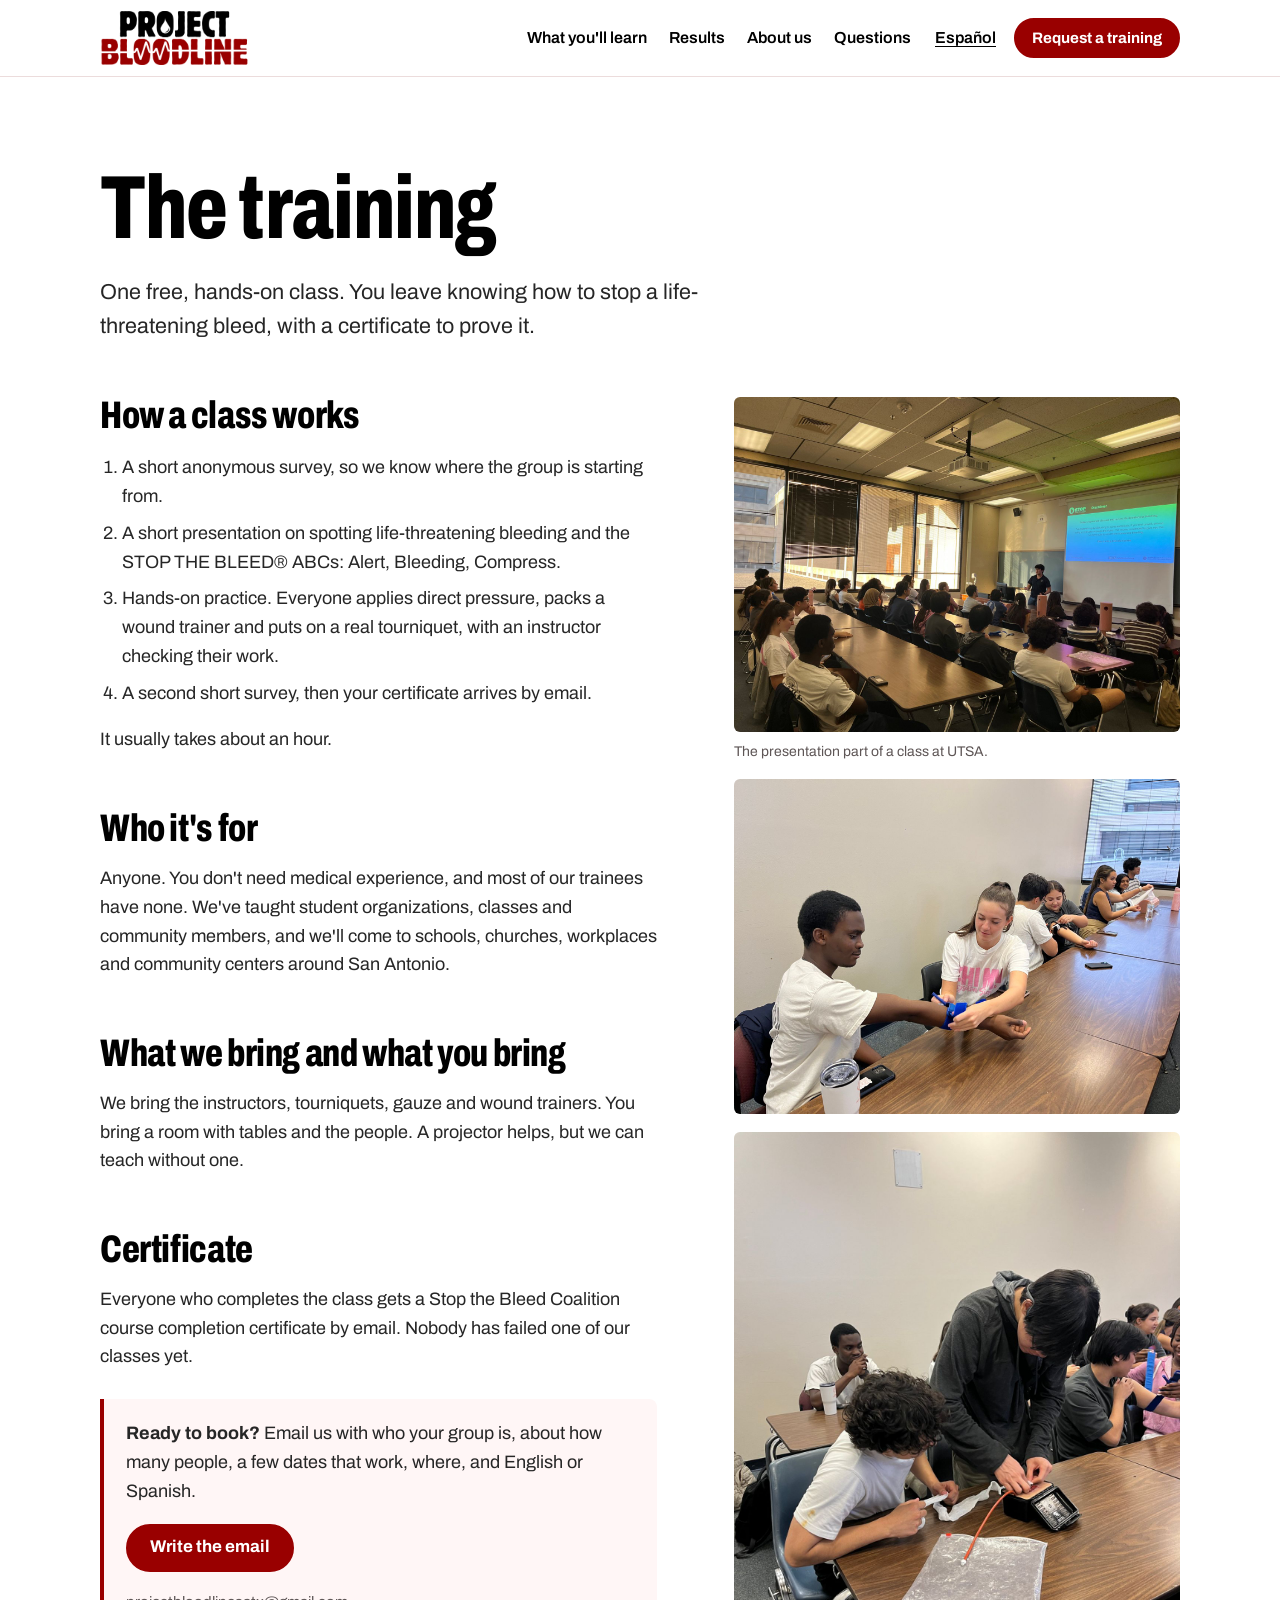
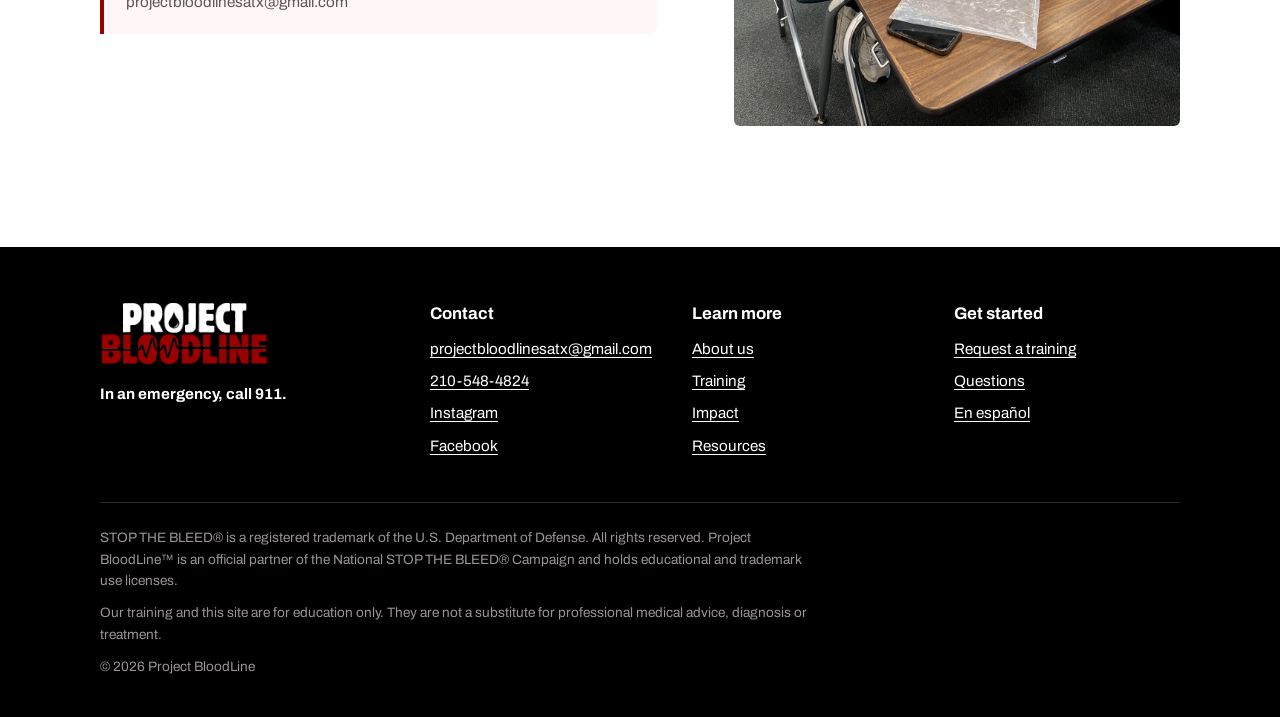
==== website/training.html @ a0e008a4 "Move licensee badge" ====
<!doctype html>
<html lang="en">
<head>
<meta charset="utf-8">
<meta name="viewport" content="width=device-width, initial-scale=1">
<title>The training | Project BloodLine</title>
<meta name="description" content="What happens in a free Project BloodLine STOP THE BLEED® class and how to book one.">
<link rel="canonical" href="https://andre-aguirre.github.io/project-bloodline/training.html">
<link rel="alternate" hreflang="en" href="https://andre-aguirre.github.io/project-bloodline/training.html">
<link rel="alternate" hreflang="es" href="https://andre-aguirre.github.io/project-bloodline/es/capacitacion.html">
<meta property="og:type" content="website">
<meta property="og:title" content="The training | Project BloodLine">
<meta property="og:description" content="What happens in a free Project BloodLine STOP THE BLEED® class and how to book one.">
<meta property="og:image" content="https://andre-aguirre.github.io/project-bloodline/assets/img/og.jpg">
<meta property="og:url" content="https://andre-aguirre.github.io/project-bloodline/training.html">
<meta name="twitter:card" content="summary_large_image">
<meta name="theme-color" content="#990000">
<link rel="icon" href="assets/img/favicon.svg" type="image/svg+xml">
<link rel="apple-touch-icon" href="assets/img/apple-touch-icon.png">
<link rel="preload" href="assets/fonts/archivo-var.woff2" as="font" type="font/woff2" crossorigin>
<script>document.documentElement.className += " js";</script>
<link rel="stylesheet" href="assets/css/site.css?v=3">
</head>
<body>
<a class="skip" href="#main">Skip to content</a>

<header class="site-header">
  <div class="wrap">
    <a class="brand" href="./"><img src="assets/img/logo.png" alt="Project BloodLine home" width="800" height="287"></a>
    <nav class="nav" id="site-nav" aria-label="Main">
      <a href="./#teach">What you'll learn</a>
      <a href="./#results">Results</a>
      <a href="./#about">About us</a>
      <a href="questions.html">Questions</a>
      <a class="nav-cta" href="./#request">Request a training</a>
    </nav>
    <div class="header-actions">
      <a class="lang" href="es/capacitacion.html" hreflang="es" lang="es">Español</a>
      <a class="btn btn--small header-cta" href="./#request">Request a training</a>
      <button class="menu-toggle" type="button" aria-expanded="false" aria-controls="site-nav">Menu</button>
    </div>
  </div>
</header>

<main id="main">
  <div class="wrap page-head">
    <h1>The training</h1>
    <p class="lede">One free, hands-on class. You leave knowing how to stop a life-threatening bleed, with a certificate to prove it.</p>
  </div>
  <div class="wrap prose">
    <div class="prose-grid">
      <div>
        <h2>How a class works</h2>
        <ol>
          <li>A short anonymous survey, so we know where the group is starting from.</li>
          <li>A short presentation on spotting life-threatening bleeding and the STOP THE BLEED® ABCs: Alert, Bleeding, Compress.</li>
          <li>Hands-on practice. Everyone applies direct pressure, packs a wound trainer and puts on a real tourniquet, with an instructor checking their work.</li>
          <li>A second short survey, then your certificate arrives by email.</li>
        </ol>
        <p>It usually takes about an hour.</p>

        <h2>Who it's for</h2>
        <p>Anyone. You don't need medical experience, and most of our trainees have none. We've taught student organizations, classes and community members, and we'll come to schools, churches, workplaces and community centers around San Antonio.</p>

        <h2>What we bring and what you bring</h2>
        <p>We bring the instructors, tourniquets, gauze and wound trainers. You bring a room with tables and the people. A projector helps, but we can teach without one.</p>

        <h2>Certificate</h2>
        <p>Everyone who completes the class gets a Stop the Bleed Coalition course completion certificate by email. Nobody has failed one of our classes yet.</p>

        <div class="callout">
          <p><strong>Ready to book?</strong> Email us with who your group is, about how many people, a few dates that work, where, and English or Spanish.</p>
          <p><a class="btn" href="mailto:projectbloodlinesatx@gmail.com?subject=Free%20training%20request&amp;body=Hi%20Project%20BloodLine%2C%0A%0AWe%27d%20like%20to%20set%20up%20a%20free%20STOP%20THE%20BLEED%20training.%0A%0AGroup%20or%20organization%3A%0AAbout%20how%20many%20people%3A%0ADates%20and%20times%20that%20work%3A%0AWhere%3A%0AEnglish%20or%20Spanish%3A%0A%0AThanks%21">Write the email</a></p>
          <p class="small">projectbloodlinesatx@gmail.com</p>
        </div>
      </div>
      <div class="side-sticky">
        <figure><img src="assets/img/lecture.jpg" alt="Andre presenting the Stop the Bleed Coalition course to a full classroom" width="1600" height="1200"><figcaption>The presentation part of a class at UTSA.</figcaption></figure>
        <figure><img src="assets/img/tourniquet-pair.jpg" alt="A trainee applies a tourniquet to a classmate's arm" width="1600" height="1200" loading="lazy"></figure>
        <figure><img src="assets/img/packing-box.jpg" alt="Two trainees pack gauze into a wound trainer" width="1200" height="1600" loading="lazy"></figure>
      </div>
    </div>
  </div>
</main>

<footer class="site-footer">
  <div class="wrap">
    <div class="footer-top">
      <div>
        <img src="assets/img/logo-on-dark.png" alt="Project BloodLine" width="800" height="287" loading="lazy">
        <p class="emergency">In an emergency, call 911.</p>
      </div>
      <div>
        <h2>Contact</h2>
        <ul>
          <li><a href="mailto:projectbloodlinesatx@gmail.com">projectbloodlinesatx@gmail.com</a></li>
          <li><a href="tel:+12105484824">210-548-4824</a></li>
          <li><a href="https://www.instagram.com/projectbloodlinesatx/">Instagram</a></li>
          <li><a href="https://www.facebook.com/profile.php?id=61579327510434">Facebook</a></li>
        </ul>
      </div>
      <div>
        <h2>Learn more</h2>
        <ul>
          <li><a href="about.html">About us</a></li>
          <li><a href="training.html">Training</a></li>
          <li><a href="impact.html">Impact</a></li>
          <li><a href="resources.html">Resources</a></li>
        </ul>
      </div>
      <div>
        <h2>Get started</h2>
        <ul>
          <li><a href="./#request">Request a training</a></li>
          <li><a href="questions.html">Questions</a></li>
          <li><a href="es/capacitacion.html" hreflang="es" lang="es">En español</a></li>
        </ul>
      </div>
    </div>
    <div class="legal">
      <p>STOP THE BLEED® is a registered trademark of the U.S. Department of Defense. All rights reserved. Project BloodLine™ is an official partner of the National STOP THE BLEED® Campaign and holds educational and trademark use licenses.</p>
      <p>Our training and this site are for education only. They are not a substitute for professional medical advice, diagnosis or treatment.</p>
      <p>© 2026 Project BloodLine</p>
    </div>
  </div>
</footer>

<script src="assets/js/site.js?v=3"></script>
</body>
</html>
---- website/assets/css/site.css ----
/* Project BloodLine */

@font-face {
  font-family: "Archivo";
  src: url("../fonts/archivo-var.woff2") format("woff2-variations"), url("../fonts/archivo-var.woff2") format("woff2");
  font-weight: 100 900;
  font-stretch: 62% 125%;
  font-style: normal;
  font-display: swap;
}

:root {
  --red: #990000;          /* logo red */
  --red-deep: #6e0000;
  --red-on-black: #e5383b; /* brighter red, only used on the black band */
  --ink: #000;
  --text: #262626;
  --muted: #5e5656;
  --paper: #fff;
  --blush: #fff6f6;        /* from the BloodLine social graphics */
  --rule: #ecdcdc;
  --bar-before: #7d7d7d;

  --wrap: 1160px;
  --gutter: clamp(16px, 4vw, 40px);
  --display: "Archivo", "Arial Narrow", system-ui, sans-serif;
  --body: "Archivo", system-ui, -apple-system, "Segoe UI", sans-serif;
}

*, *::before, *::after { box-sizing: border-box; }
html { -webkit-text-size-adjust: 100%; scroll-behavior: smooth; }
@media (prefers-reduced-motion: reduce) { html { scroll-behavior: auto; } }

body {
  margin: 0;
  background: var(--paper);
  color: var(--text);
  font-family: var(--body);
  font-size: 1.125rem;
  line-height: 1.6;
}

img { display: block; max-width: 100%; height: auto; }
a { color: var(--red); text-underline-offset: 0.18em; text-decoration-thickness: 1px; }
a:hover { color: var(--red-deep); text-decoration-thickness: 2px; }
:focus-visible { outline: 3px solid var(--red); outline-offset: 3px; border-radius: 2px; }

h1, h2, h3 {
  font-family: var(--display);
  color: var(--ink);
  font-weight: 800;
  font-stretch: 72%;
  line-height: 0.98;
  letter-spacing: -0.01em;
  margin: 0;
  text-wrap: balance;
}
h1 { font-size: clamp(2.75rem, 7.2vw, 5.6rem); }
h2 { font-size: clamp(2.2rem, 4.6vw, 3.6rem); }
h3 { font-size: 1.5rem; font-stretch: 85%; line-height: 1.1; }
p { margin: 0 0 1em; max-width: 64ch; }

.wrap { width: 100%; max-width: var(--wrap); margin-inline: auto; padding-inline: var(--gutter); }
.sr-only { position: absolute; width: 1px; height: 1px; padding: 0; margin: -1px; overflow: hidden; clip: rect(0 0 0 0); white-space: nowrap; border: 0; }
.skip { position: absolute; left: var(--gutter); top: -60px; background: var(--ink); color: #fff; padding: 10px 14px; z-index: 10; }
.skip:focus { top: 10px; color: #fff; }

/* buttons */
.btn {
  display: inline-flex; align-items: center; justify-content: center; gap: 8px;
  min-height: 48px; padding: 12px 22px;
  font: 700 1.0625rem/1.1 var(--body);
  border-radius: 999px; border: 2px solid var(--red);
  background: var(--red); color: #fff; text-decoration: none; cursor: pointer;
}
.btn:hover { background: var(--red-deep); border-color: var(--red-deep); color: #fff; }
.btn--ghost { background: transparent; color: var(--red); }
.btn--ghost:hover { background: var(--blush); color: var(--red-deep); }
.btn--small { min-height: 40px; padding: 8px 16px; font-size: 0.95rem; }

/* header */
.site-header { border-bottom: 1px solid var(--rule); background: var(--paper); }
.site-header .wrap { display: flex; align-items: center; gap: 24px; min-height: 76px; }
.brand { flex: none; display: block; }
.brand img { width: 150px; }
.nav { display: flex; gap: 22px; margin-left: auto; align-items: center; }
.nav a { color: var(--ink); text-decoration: none; font-weight: 600; font-size: 1rem; }
.nav a:hover { color: var(--red); }
.nav a[aria-current="page"] { color: var(--red); }
.lang { font-weight: 600; font-size: 1rem; color: var(--ink); }
.header-actions { display: flex; align-items: center; gap: 18px; }

.menu-toggle, .nav-cta { display: none; }

@media (max-width: 980px) {
  .site-header { position: relative; }
  .site-header .wrap { flex-wrap: wrap; gap: 0 12px; min-height: 64px; }
  .brand img { width: 112px; }
  .header-actions { margin-left: auto; gap: 14px; }
  .header-cta { display: none; }
  .lang { font-size: 0.95rem; }
  .menu-toggle {
    display: inline-flex; align-items: center; gap: 8px; min-height: 40px; padding: 8px 14px;
    font: 700 0.95rem/1 var(--body); color: #fff; background: var(--red); border: 0; border-radius: 999px; cursor: pointer;
  }
  .menu-toggle::after { content: ""; width: 14px; height: 10px; background:
    linear-gradient(#fff,#fff) 0 0/100% 2px no-repeat, linear-gradient(#fff,#fff) 0 50%/100% 2px no-repeat, linear-gradient(#fff,#fff) 0 100%/100% 2px no-repeat; }
  .open .menu-toggle::after { background: none; content: "\00d7"; width: auto; height: auto; font-size: 1.2rem; line-height: 10px; }
  .nav { order: 3; width: 100%; margin: 0; flex-direction: column; align-items: stretch; gap: 0; padding: 4px 0 14px; }
  .js .nav { display: none; }
  .js .open .nav { display: flex; }
  .nav a { font-size: 1.1rem; padding: 12px 0; border-top: 1px solid var(--rule); }
  .nav .nav-cta { display: block; color: var(--red); }
}


/* hero */
.hero { padding-block: clamp(40px, 7vw, 88px) clamp(24px, 4vw, 40px); }
.hero .wrap { display: grid; grid-template-columns: 1.35fr 1fr; gap: clamp(28px, 5vw, 64px); align-items: center; }
.hero h1 { font-size: clamp(2.4rem, 5.2vw, 4.25rem); max-width: 14ch; }
.hero-lede { font-size: clamp(1.15rem, 1.6vw, 1.3rem); margin-top: 28px; max-width: 46ch; color: var(--text); }
.hero-actions { display: flex; flex-wrap: wrap; gap: 12px; margin-top: 8px; }
.hero-note { margin-top: 28px; font-size: 0.95rem; color: var(--muted); max-width: 46ch; padding-left: 14px; border-left: 3px solid var(--red); }
.hero-photo { margin: 0; }
.hero-photo img { aspect-ratio: 4 / 5; object-fit: cover; object-position: 55% 40%; width: 100%; border-radius: 6px; }
figcaption { font-size: 0.875rem; color: var(--muted); margin-top: 10px; line-height: 1.4; }

@media (max-width: 860px) {
  .hero .wrap { grid-template-columns: 1fr; }
  .hero-photo img { aspect-ratio: 4 / 3; }
}

/* the heartbeat line: the only animated thing on the page */
.pulse { display: flex; align-items: center; margin-top: clamp(16px, 3vw, 32px); }
.pulse::before, .pulse::after {
  content: ""; flex: 1 1 0; height: min(4.5px, 0.49vw); min-height: 2px; background: var(--red);
  transform: scaleX(0); transform-origin: left center;
  animation: grow .45s linear forwards;
}
.pulse::before { animation-delay: .2s; }
.pulse::after { animation-delay: 1.35s; animation-duration: .6s; }
.pulse svg { flex: 0 1 640px; width: 640px; max-width: 70%; height: auto; display: block; overflow: visible; }
.pulse path {
  fill: none; stroke: var(--red); stroke-width: 4.5; stroke-linejoin: round; stroke-linecap: butt;
  stroke-dasharray: 1; stroke-dashoffset: 1; animation: draw .7s cubic-bezier(.4,0,.6,1) .65s forwards;
}
@keyframes draw { to { stroke-dashoffset: 0; } }
@keyframes grow { to { transform: scaleX(1); } }
@media (prefers-reduced-motion: reduce) {
  .pulse::before, .pulse::after { animation: none; transform: none; }
  .pulse path { animation: none; stroke-dashoffset: 0; }
}

/* sections */
.section { padding-block: clamp(64px, 9vw, 120px); }
.section--blush { background: var(--blush); }
.section--black { background: #000; color: #e9e4e4; }
.section--black h2, .section--black h3 { color: #fff; }
.section--black a { color: #fff; }
.intro { font-size: 1.2rem; max-width: 56ch; margin-top: 20px; }

/* results */
.count {
  font-family: var(--display); font-weight: 800; font-stretch: 70%;
  font-size: clamp(3rem, 9vw, 7.5rem); line-height: 0.92; color: #fff; margin: 0; max-width: 14ch;
  text-wrap: balance;
}
.count-sub { font-size: clamp(1.15rem, 1.8vw, 1.4rem); margin-top: 22px; color: #e9e4e4; max-width: 48ch; }
.results-grid { display: grid; grid-template-columns: 1.5fr 1fr; gap: clamp(36px, 6vw, 80px); margin-top: clamp(48px, 7vw, 88px); }
@media (max-width: 860px) { .results-grid { grid-template-columns: 1fr; } }

.chart { margin: 0; }
.chart h3 { font-size: 1.35rem; }
.legend { display: flex; flex-wrap: wrap; gap: 6px 20px; list-style: none; padding: 0; margin: 14px 0 26px; font-size: 0.95rem; }
.legend li { display: flex; align-items: center; gap: 8px; }
.swatch { width: 14px; height: 14px; border-radius: 3px; background: var(--bar-before); }
.swatch--after { background: var(--red-on-black); }
.bars { list-style: none; padding: 0; margin: 0; display: grid; gap: 26px; }
.bar-label { font-size: 1.02rem; color: #fff; margin-bottom: 8px; line-height: 1.35; }
.bar { display: flex; align-items: center; gap: 10px; margin-top: 2px; }
.bar-fill { flex: none; height: 12px; width: calc(var(--v) * 0.85); background: var(--bar-before); border-radius: 0 4px 4px 0; }
.bar--after .bar-fill { background: var(--red-on-black); }
.bar-val { font-variant-numeric: tabular-nums; font-size: 0.95rem; color: #bdb5b5; }
.bar--after .bar-val { color: #fff; font-weight: 700; }
.chart-note { font-size: 0.875rem; color: #a59c9c; margin-top: 26px; max-width: 60ch; }

.facts { display: grid; gap: 32px; align-content: start; }
.fact { border-top: 1px solid #3a3333; padding-top: 18px; }
.fact strong { display: block; font-family: var(--display); font-stretch: 72%; font-weight: 800; font-size: 3rem; line-height: 1; color: #fff; margin-bottom: 8px; }
.fact p { margin: 0; color: #d9d2d2; }

/* teach */
.teach-grid { display: grid; grid-template-columns: 1.1fr 1fr; gap: clamp(36px, 6vw, 80px); align-items: start; }
.abc { list-style: none; padding: 0; margin: 40px 0 0; display: grid; gap: 30px; }
.abc li { display: grid; grid-template-columns: 64px 1fr; gap: 18px; align-items: start; }
.abc-letter {
  font-family: var(--display); font-weight: 800; font-stretch: 72%; font-size: 3.4rem; line-height: 0.85;
  color: var(--red);
}
.abc h3 { margin-bottom: 6px; }
.abc p { margin: 0; }
.photo-pair { display: grid; grid-template-columns: 1fr 1fr; gap: 14px; }
.photo-pair figure { margin: 0; }
.photo-pair figure:nth-child(2) { margin-top: 56px; }
.photo-pair img { aspect-ratio: 3 / 4.6; object-fit: cover; border-radius: 6px; width: 100%; }
@media (max-width: 860px) {
  .teach-grid { grid-template-columns: 1fr; }
  .photo-pair figure:nth-child(2) { margin-top: 28px; }
}

/* quotes */
.quotes-head { display: grid; grid-template-columns: 1fr auto; gap: 24px; align-items: end; }
.quotes { columns: 3 260px; column-gap: clamp(28px, 4vw, 52px); margin-top: 48px; }
.quote { break-inside: avoid; margin: 0 0 34px; padding-top: 16px; border-top: 2px solid var(--ink); }
.quote p { font-family: var(--display); font-stretch: 85%; font-weight: 600; font-size: 1.45rem; line-height: 1.2; color: var(--ink); margin: 0; }
.quote--big p { font-size: 1.9rem; font-stretch: 75%; font-weight: 800; }
.quote figcaption { margin-top: 10px; }
.quote-photo { break-inside: avoid; margin: 0 0 34px; }
.quote-photo img { border-radius: 6px; width: 100%; aspect-ratio: 4 / 5; object-fit: cover; }

/* request */
.request-grid { display: grid; grid-template-columns: 1fr 1fr; gap: clamp(36px, 6vw, 80px); align-items: start; }
.ask { margin: 22px 0 0; padding-left: 1.2em; }
.ask li { margin-bottom: 6px; }
.mailbox { background: var(--blush); border-radius: 10px; padding: clamp(24px, 4vw, 44px); border: 1px solid var(--rule); }
.mailbox p { margin-bottom: 10px; }
.email {
  display: block; font-family: var(--display); font-weight: 800; font-stretch: 68%;
  font-size: clamp(1.6rem, 3.6vw, 2.6rem); line-height: 1.05; color: var(--ink); text-decoration: none;
  overflow-wrap: break-word; margin: 6px 0 24px;
}
.email:hover { color: var(--red); text-decoration: underline; text-decoration-thickness: 3px; }
.mailbox .row { display: flex; flex-wrap: wrap; gap: 12px; }
.copied { font-size: 0.95rem; color: var(--red); min-height: 1.6em; margin: 12px 0 0; }
.small { font-size: 0.95rem; color: var(--muted); }
@media (max-width: 860px) { .request-grid { grid-template-columns: 1fr; } }

/* about */
.about-grid { display: grid; grid-template-columns: 1fr 1.2fr; gap: clamp(36px, 6vw, 80px); align-items: start; }
.about-grid figure { margin: 0; }
.about-grid img { border-radius: 6px; width: 100%; }
.board { margin: 36px 0 0; display: grid; gap: 24px; }
.board div { border-top: 1px solid var(--rule); padding-top: 16px; }
.board dt { font-family: var(--display); font-weight: 800; font-stretch: 80%; font-size: 1.35rem; color: var(--ink); line-height: 1.15; }
.board dt span { display: block; font-family: var(--body); font-stretch: 100%; font-weight: 500; font-size: 0.95rem; color: var(--red); margin-top: 2px; }
.board dd { margin: 8px 0 0; }
.partner { margin-top: 36px; font-size: 0.95rem; color: var(--muted); }
@media (max-width: 860px) { .about-grid { grid-template-columns: 1fr; } }

/* questions page */
.page-head { padding-block: clamp(48px, 7vw, 88px) clamp(20px, 3vw, 32px); }
.faq { max-width: 760px; padding-bottom: clamp(64px, 9vw, 120px); }
.faq details { border-top: 1px solid var(--rule); }
.faq details:last-of-type { border-bottom: 1px solid var(--rule); }
.faq summary {
  cursor: pointer; list-style: none; padding: 22px 40px 22px 0; position: relative;
  font-family: var(--display); font-weight: 700; font-stretch: 85%; font-size: 1.4rem; line-height: 1.2; color: var(--ink);
}
.faq summary::-webkit-details-marker { display: none; }
.faq summary::after { content: "+"; position: absolute; right: 4px; top: 18px; font-size: 1.8rem; font-weight: 400; color: var(--red); }
.faq details[open] summary::after { content: "\2212"; }
.faq .answer { padding-bottom: 22px; }
.faq .answer p:last-child { margin-bottom: 0; }
.faq h2 { font-size: clamp(1.8rem, 3.4vw, 2.4rem); margin: 56px 0 18px; }
.faq h2:first-child { margin-top: 0; }

/* footer */
.site-footer { background: #000; color: #cfc7c7; font-size: 0.95rem; padding-block: 56px 40px; }
.site-footer a { color: #fff; }
.footer-top { display: grid; grid-template-columns: 1.3fr 1fr 1fr 1fr; gap: 36px; }
.footer-top img { width: 170px; margin-bottom: 18px; }
.footer-top ul { list-style: none; padding: 0; margin: 0; display: grid; gap: 8px; }
.footer-top h2 { font-size: 1.05rem; font-stretch: 100%; font-weight: 700; color: #fff; margin-bottom: 12px; letter-spacing: 0; line-height: 1.3; }
.emergency { color: #fff; font-weight: 700; }
.legal { border-top: 1px solid #2e2828; margin-top: 44px; padding-top: 24px; font-size: 0.85rem; color: #9c9393; display: grid; gap: 10px; }
.legal p { max-width: 90ch; margin: 0; }
@media (max-width: 860px) { .footer-top { grid-template-columns: 1fr 1fr; } .footer-top > div:first-child { grid-column: 1 / -1; } }

/* small links into the inner pages */
.more-link { display: inline-block; margin-top: 28px; font-weight: 700; }
.section--black .more-link { color: #fff; }

/* inner pages */
.page-head .lede { font-size: clamp(1.15rem, 1.7vw, 1.35rem); margin-top: 22px; max-width: 56ch; }
.prose { padding-bottom: clamp(56px, 8vw, 104px); }
.prose-grid { display: grid; grid-template-columns: minmax(0, 1fr) minmax(0, 0.8fr); gap: clamp(36px, 6vw, 80px); align-items: start; }
.prose h2 { font-size: clamp(1.8rem, 3.4vw, 2.4rem); margin: 56px 0 16px; }
.prose h2:first-child { margin-top: 0; }
.prose ul, .prose ol { padding-left: 1.2em; max-width: 62ch; }
.prose li { margin-bottom: 8px; }
.prose figure { margin: 0 0 18px; }
.prose figure img { border-radius: 6px; width: 100%; }
.side-sticky { position: sticky; top: 24px; }
@media (max-width: 860px) { .prose-grid { grid-template-columns: 1fr; } .side-sticky { position: static; } }

.callout { background: var(--blush); border-left: 4px solid var(--red); padding: 20px 22px; border-radius: 0 8px 8px 0; margin: 28px 0; max-width: 62ch; }
.callout p:last-child { margin-bottom: 0; }

.bar-group { font-size: 1.05rem; font-weight: 700; color: #fff; margin: 40px 0 16px; }
.bar-group:first-of-type { margin-top: 8px; }

.gallery { display: grid; grid-template-columns: repeat(3, 1fr); gap: 14px; margin-top: 40px; }
.gallery figure { margin: 0; }
.gallery img { width: 100%; aspect-ratio: 4 / 3; object-fit: cover; border-radius: 6px; }
.gallery .tall img { aspect-ratio: 3 / 4; }
@media (max-width: 760px) { .gallery { grid-template-columns: 1fr 1fr; } }

.stat-list { display: grid; grid-template-columns: repeat(auto-fit, minmax(200px, 1fr)); gap: 28px 36px; margin-top: 32px; }
.stat-list div { border-top: 2px solid var(--ink); padding-top: 14px; }
.stat-list strong { display: block; font-family: var(--display); font-stretch: 72%; font-weight: 800; font-size: 2.8rem; line-height: 1; color: var(--red); margin-bottom: 8px; }
.stat-list p { margin: 0; }
.section--black .chart { max-width: 820px; }

.wide-photo { padding-bottom: clamp(56px, 8vw, 104px); }
.wide-photo figure { margin: 0; }
.wide-photo img { width: 100%; aspect-ratio: 2 / 1; object-fit: cover; object-position: 50% 55%; border-radius: 6px; }
@media (max-width: 760px) { .wide-photo img { aspect-ratio: 4 / 3; } }

/* phones */
@media (max-width: 600px) {
  body { font-size: 1.0625rem; }
  .section { padding-block: 56px; }
  h2 { font-size: 2rem; }
  .hero { padding-block: 28px 8px; }
  .hero h1 { font-size: 2.5rem; }
  .hero-lede { margin-top: 18px; font-size: 1.1rem; }
  .hero-actions .btn { flex: 1 1 100%; }
  .hero-note { margin-top: 22px; }
  .intro { font-size: 1.1rem; }
  .count { font-size: 2.6rem; }
  .count-sub { font-size: 1.1rem; }
  .results-grid { margin-top: 40px; }
  .fact strong { font-size: 2.4rem; }
  .bar-label { font-size: 0.98rem; }
  .abc li { grid-template-columns: 44px 1fr; gap: 12px; }
  .abc-letter { font-size: 2.6rem; }
  .photo-pair { gap: 10px; }
  .photo-pair img { aspect-ratio: 3 / 4; }
  .photo-pair figure:nth-child(2) { margin-top: 0; }
  .quotes { margin-top: 28px; }
  .quote { margin-bottom: 24px; }
  .quote p { font-size: 1.25rem; }
  .quote--big p { font-size: 1.5rem; }
  .quote-photo img { aspect-ratio: 4 / 3; }
  .email { font-size: 1.55rem; }
  .mailbox .row .btn { flex: 1 1 100%; }
  .board dt { font-size: 1.2rem; }
  .page-head { padding-block: 36px 16px; }
  .page-head h1 { font-size: 2.6rem; }
  .page-head .lede { font-size: 1.1rem; }
  .prose h2 { font-size: 1.7rem; margin-top: 40px; }
  .side-sticky { display: grid; grid-template-columns: 1fr 1fr; gap: 10px; margin-top: 8px; }
  .side-sticky figure { margin: 0; }
  .side-sticky figure:only-child { grid-column: 1 / -1; }
  .side-sticky img { aspect-ratio: 1; object-fit: cover; }
  .side-sticky figure:only-child img { aspect-ratio: auto; }
  .stat-list { grid-template-columns: 1fr 1fr; gap: 22px 18px; }
  .stat-list strong { font-size: 2.2rem; }
  .stat-list p { font-size: 0.95rem; }
  .gallery { gap: 8px; margin-top: 28px; }
  .gallery img, .gallery .tall img { aspect-ratio: 1; }
  .faq summary { font-size: 1.2rem; padding-block: 18px; }
  .faq summary::after { top: 13px; }
  .site-footer { padding-block: 44px 32px; }
  .footer-top img { width: 140px; }
}
@media (max-width: 600px) {
  .side-sticky figure:first-child:nth-last-child(3) { grid-column: 1 / -1; }
  .side-sticky figure:first-child:nth-last-child(3) img { aspect-ratio: 16 / 10; }
  .side-sticky figcaption { font-size: 0.8rem; }
  .gallery figure:last-child:nth-child(odd) { grid-column: 1 / -1; }
  .gallery figure:last-child:nth-child(odd) img { aspect-ratio: 16 / 10; }
  .bars { gap: 20px; }
  .bar-group { margin: 22px 0 0; }
  .footer-top { gap: 28px 20px; }
  .footer-top > div:nth-child(2) { grid-column: 1 / -1; }
  .wide-photo { padding-bottom: 56px; }
}

.licensee { display: inline-flex; align-items: center; gap: 12px; margin-top: 20px; padding: 10px 16px 10px 12px; background: #f3f1f1; border: 1px solid #e3dede; border-radius: 10px; max-width: 100%; }
.licensee img { width: 52px; flex: none; }
.licensee p { margin: 0; max-width: 40ch; font-size: 0.8rem; color: var(--muted); line-height: 1.4; }
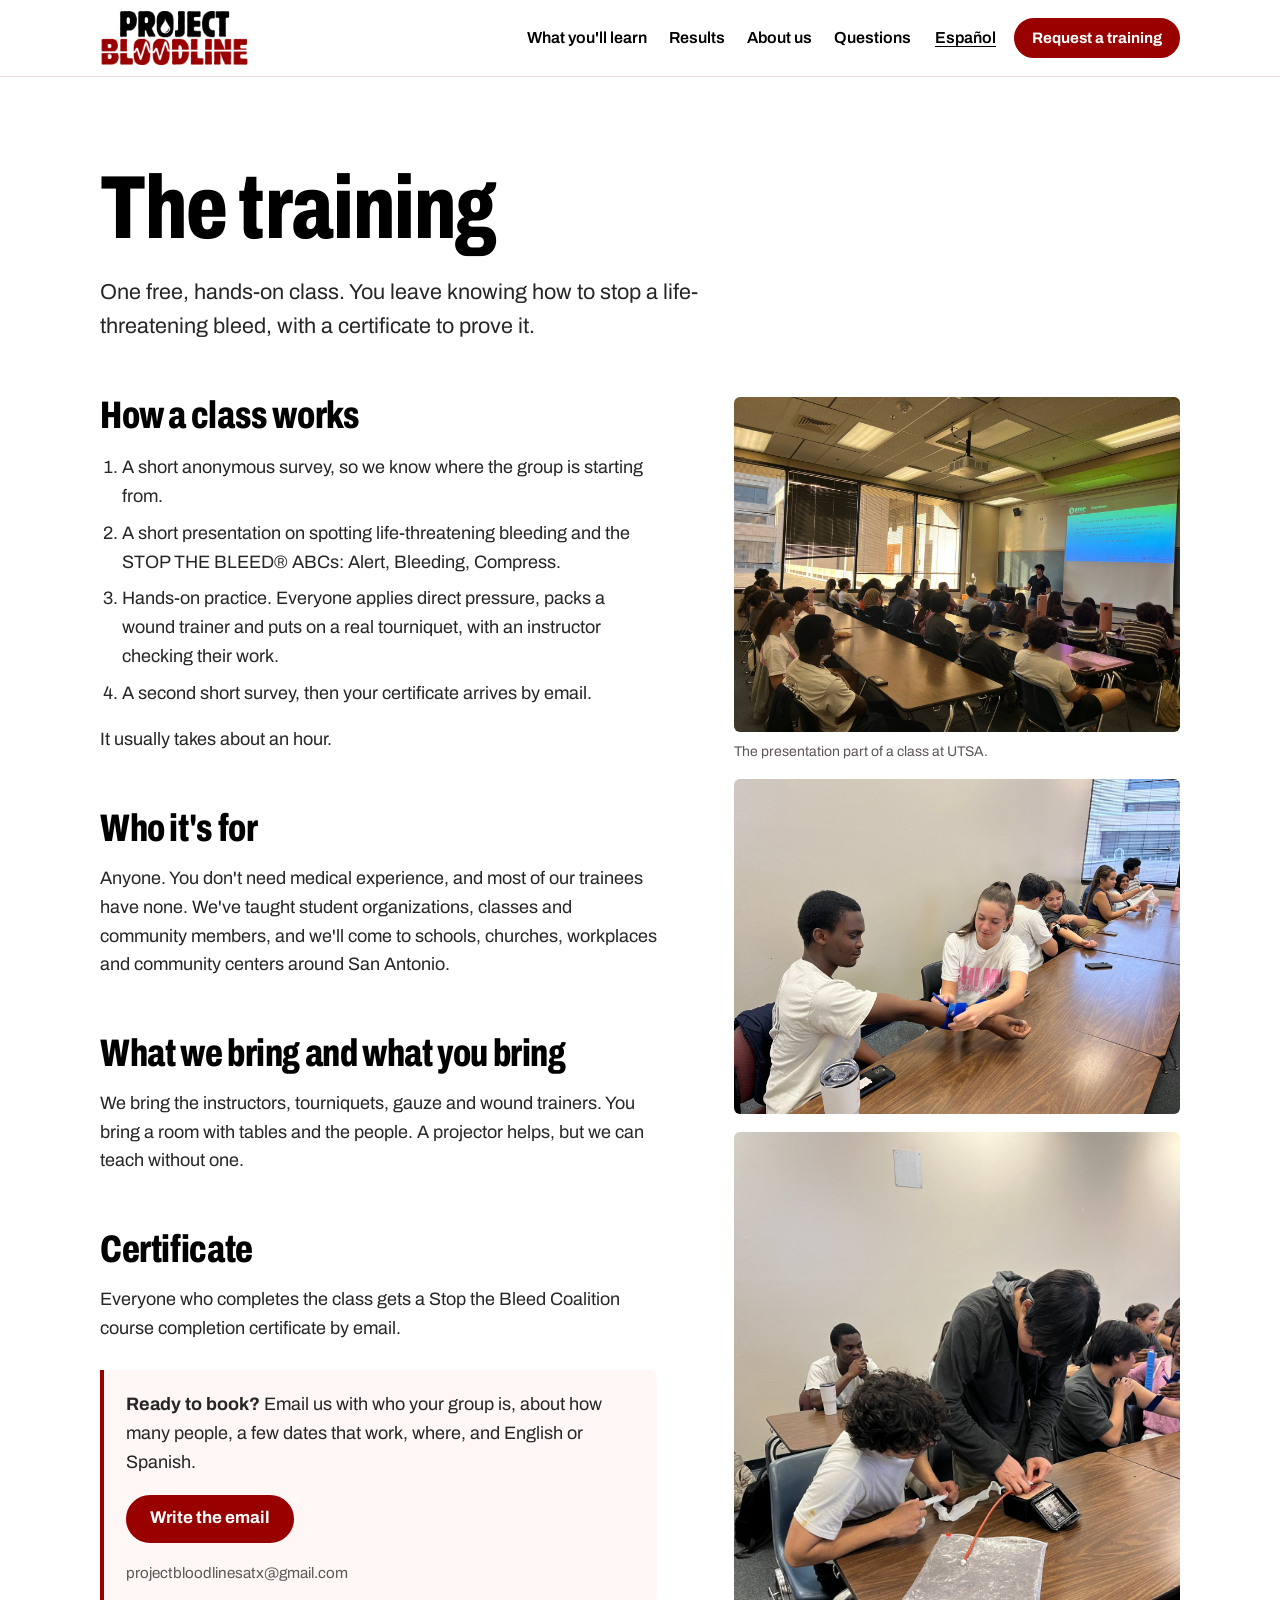
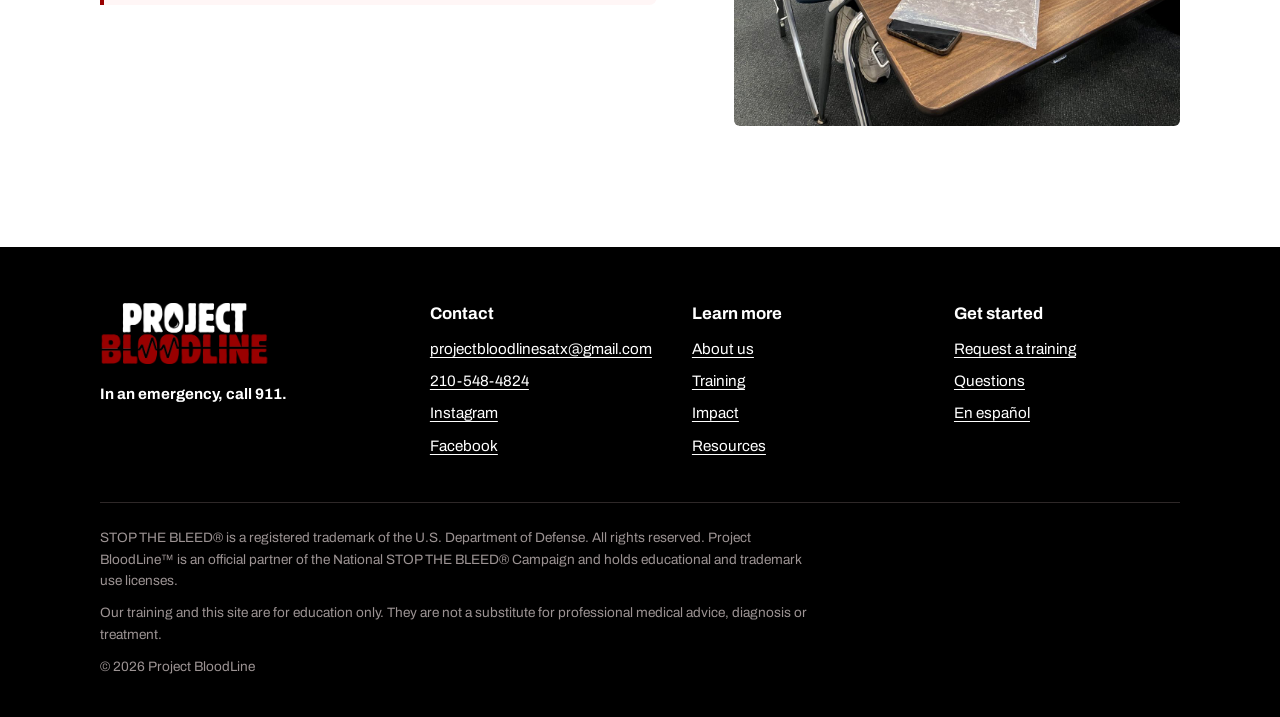
==== commit 7346be0c: "Update training.html" ====
--- a/website/training.html
+++ b/website/training.html
@@ -66,7 +66,7 @@
         <p>We bring the instructors, tourniquets, gauze and wound trainers. You bring a room with tables and the people. A projector helps, but we can teach without one.</p>
 
         <h2>Certificate</h2>
-        <p>Everyone who completes the class gets a Stop the Bleed Coalition course completion certificate by email. Nobody has failed one of our classes yet.</p>
+        <p>Everyone who completes the class gets a Stop the Bleed Coalition course completion certificate by email. </p>
 
         <div class="callout">
           <p><strong>Ready to book?</strong> Email us with who your group is, about how many people, a few dates that work, where, and English or Spanish.</p>
